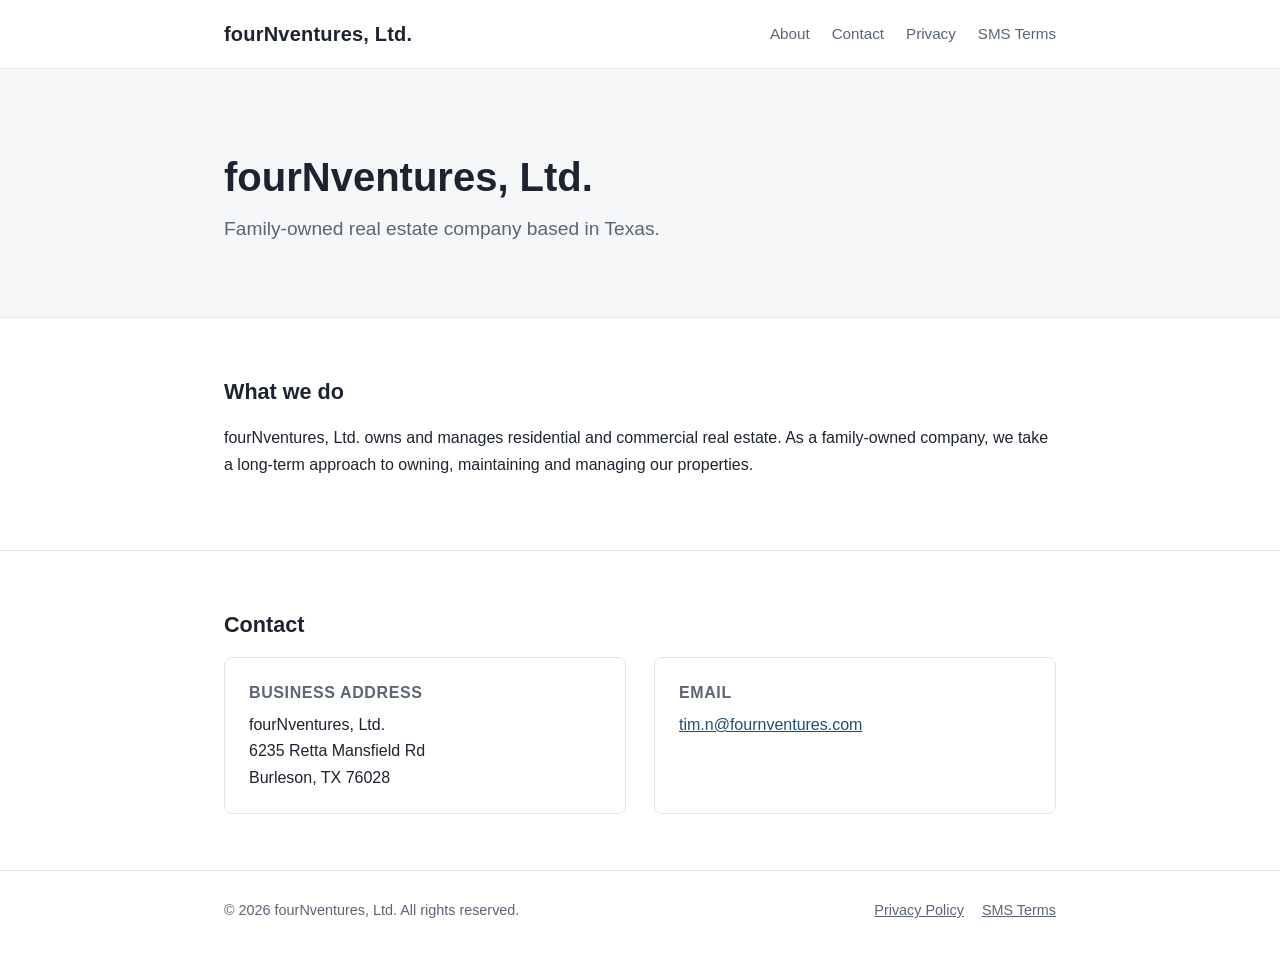
==== index.html @ 02eda0a3 "fourNventures, Ltd. website: home, privacy, SMS terms, opt-in form" ====
<!DOCTYPE html>
<html lang="en">
<head>
<meta charset="utf-8">
<meta name="viewport" content="width=device-width, initial-scale=1">
<title>fourNventures, Ltd. | Family-owned real estate company based in Texas</title>
<meta name="description" content="fourNventures, Ltd. is a family-owned real estate company based in Texas.">
<link rel="stylesheet" href="/style.css">
</head>
<body>
<header class="top"><div class="wrap"><a class="brand" href="/">fourNventures, Ltd.</a><nav><a href="/#about">About</a><a href="/#contact">Contact</a><a href="/privacy">Privacy</a><a href="/terms">SMS Terms</a></nav></div></header>
<div class="hero"><div class="wrap">
<h1>fourNventures, Ltd.</h1>
<p>Family-owned real estate company based in Texas.</p>
</div></div>
<section id="about"><div class="wrap">
<h2>What we do</h2>
<p>fourNventures, Ltd. owns and manages residential and commercial real estate. As a family-owned company, we take a long-term approach to owning, maintaining and managing our properties.</p>
</div></section>
<section id="contact"><div class="wrap">
<h2>Contact</h2>
<div class="grid">
<div class="card"><h3>Business address</h3><p>fourNventures, Ltd.<br>6235 Retta Mansfield Rd<br>Burleson, TX 76028</p></div>
<div class="card"><h3>Email</h3><p><a href="mailto:tim.n@fournventures.com">tim.n@fournventures.com</a></p></div>
</div>
</div></section>
<footer><div class="wrap"><span>&copy; 2026 fourNventures, Ltd. All rights reserved.</span><span><a href="/privacy">Privacy Policy</a><a href="/terms">SMS Terms</a></span></div></footer>
</body>
</html>
---- style.css ----
:root{--ink:#1d2430;--muted:#5b6575;--accent:#1f4e79;--bg:#f6f7f9;--line:#e3e6ea}
*{box-sizing:border-box}
body{margin:0;font-family:-apple-system,BlinkMacSystemFont,"Segoe UI",Roboto,Helvetica,Arial,sans-serif;color:var(--ink);background:#fff;line-height:1.65}
a{color:var(--accent)}
header.top{border-bottom:1px solid var(--line);background:#fff}
.wrap{max-width:880px;margin:0 auto;padding:0 24px}
.top .wrap{display:flex;align-items:center;justify-content:space-between;height:68px}
.brand{font-weight:700;font-size:1.25rem;letter-spacing:.2px;color:var(--ink);text-decoration:none}
nav a{margin-left:22px;text-decoration:none;color:var(--muted);font-size:.95rem}
nav a:hover{color:var(--accent)}
.hero{background:var(--bg);border-bottom:1px solid var(--line);padding:84px 0 72px}
.hero h1{font-size:2.5rem;line-height:1.2;margin:0 0 12px}
.hero p{font-size:1.2rem;color:var(--muted);margin:0}
section{padding:56px 0;border-bottom:1px solid var(--line)}
section h2{font-size:1.35rem;margin:0 0 14px}
.grid{display:grid;grid-template-columns:1fr 1fr;gap:28px}
.card{border:1px solid var(--line);border-radius:8px;padding:22px 24px;background:#fff}
.card h3{margin:0 0 6px;font-size:1rem;color:var(--muted);font-weight:600;text-transform:uppercase;letter-spacing:.6px}
.card p{margin:0}
main.doc{padding:48px 0 64px}
main.doc h1{font-size:1.9rem;margin:0 0 .5em}
main.doc h2{font-size:1.2rem;margin:1.8em 0 .4em}
main.doc img{max-width:100%;border:1px solid #ccc}
.muted{color:var(--muted);font-size:.95rem}
footer{padding:28px 0 40px;color:var(--muted);font-size:.9rem}
footer .wrap{display:flex;justify-content:space-between;flex-wrap:wrap;gap:10px}
footer a{color:var(--muted);margin-left:18px}
@media(max-width:640px){.grid{grid-template-columns:1fr}.hero h1{font-size:2rem}nav a{margin-left:14px}}
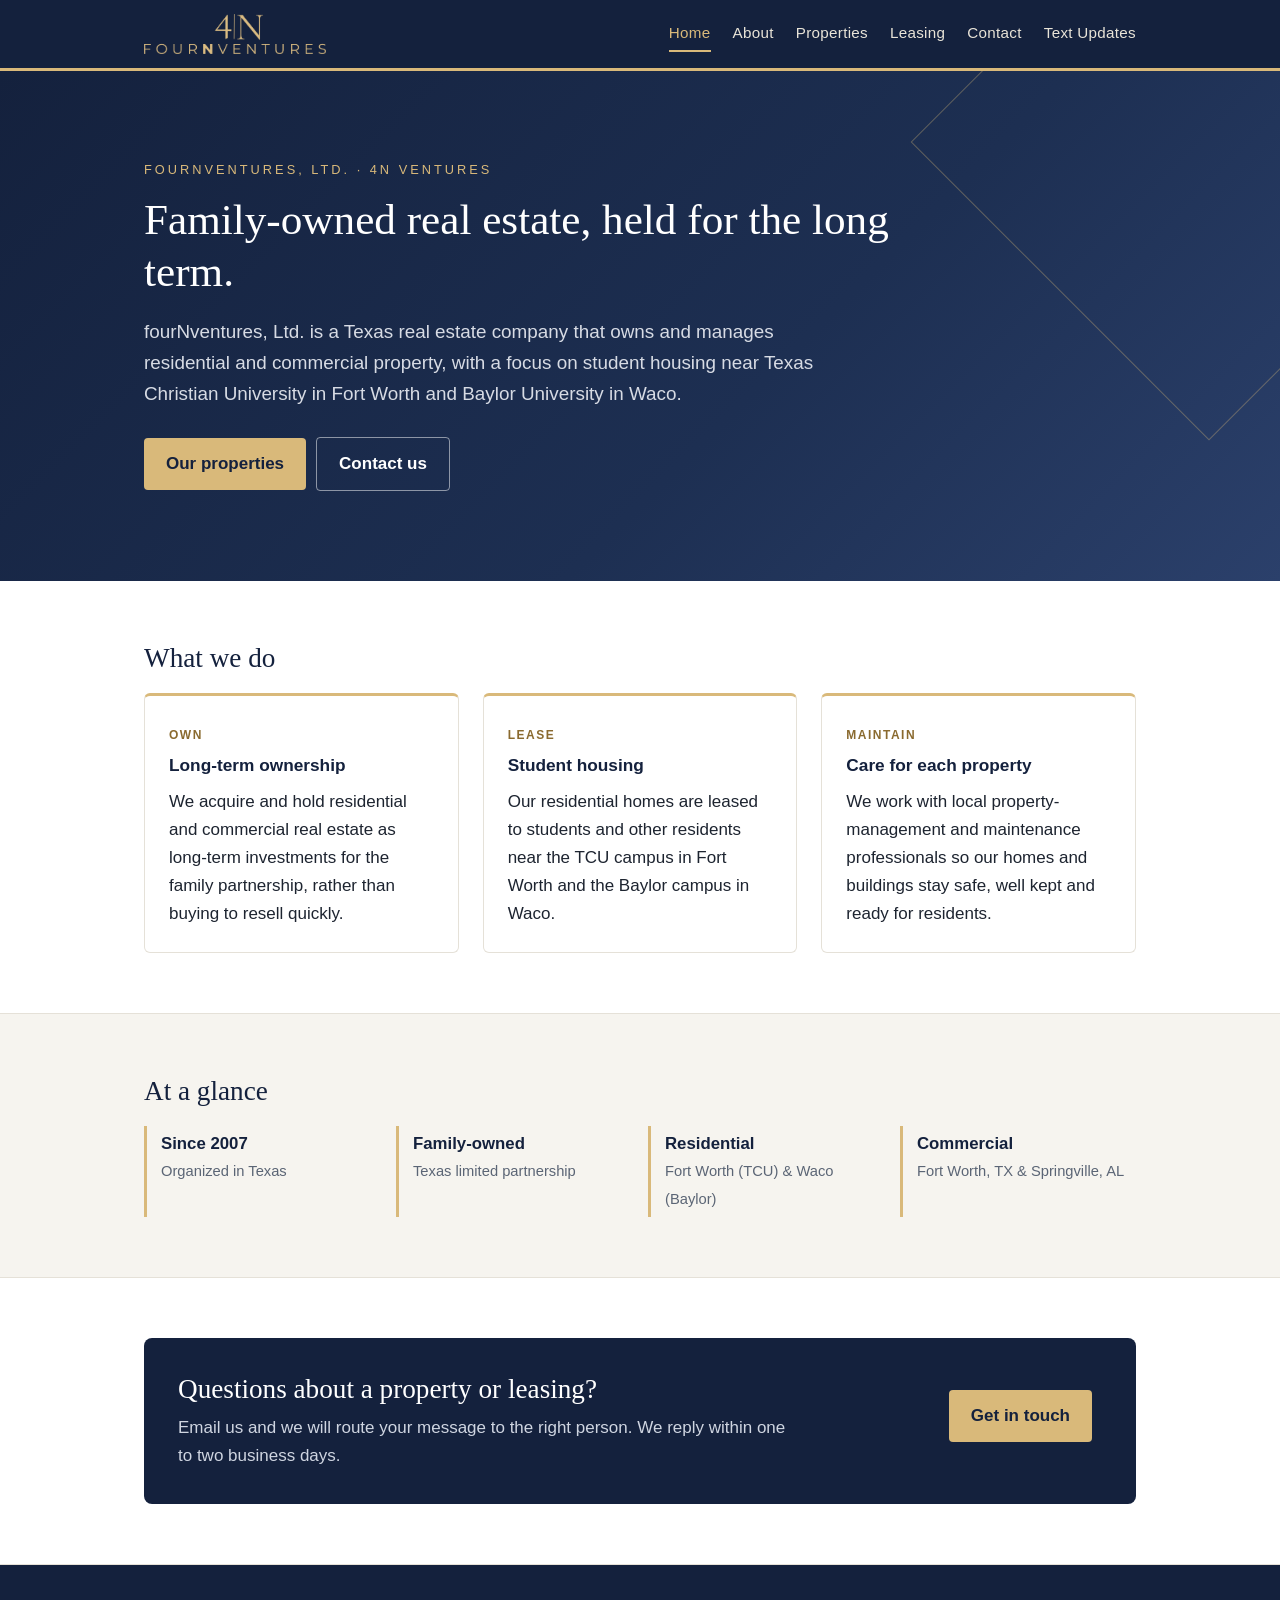
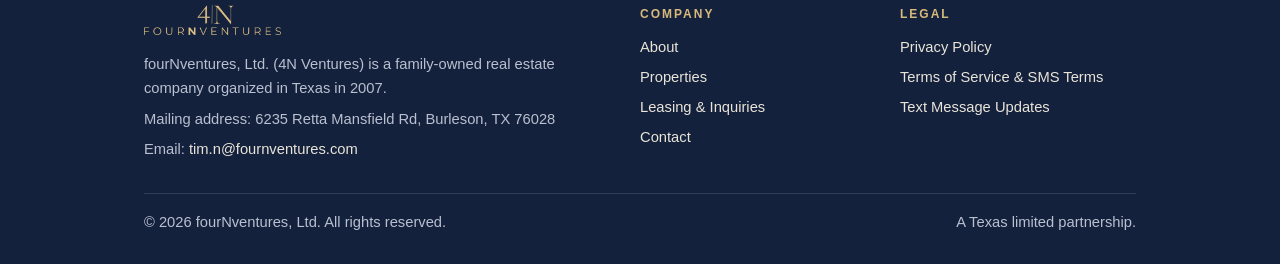
==== commit 7e59ef72: "Full company site v2: about, properties, leasing, contact, SMS program/opt-in, privacy, terms; brand" ====
--- a/index.html
+++ b/index.html
@@ -3,27 +3,68 @@
 <head>
 <meta charset="utf-8">
 <meta name="viewport" content="width=device-width, initial-scale=1">
-<title>fourNventures, Ltd. | Family-owned real estate company based in Texas</title>
-<meta name="description" content="fourNventures, Ltd. is a family-owned real estate company based in Texas.">
+<title>fourNventures, Ltd. (4N Ventures) | Family-Owned Texas Real Estate</title>
+<meta name="description" content="fourNventures, Ltd. (4N Ventures) is a family-owned Texas real estate company that owns and manages student residential housing near TCU and Baylor and commercial property.">
+<link rel="canonical" href="https://fournventures.com/">
+<meta property="og:type" content="website">
+<meta property="og:site_name" content="fourNventures, Ltd.">
+<meta property="og:title" content="fourNventures, Ltd. (4N Ventures) | Family-Owned Texas Real Estate">
+<meta property="og:description" content="fourNventures, Ltd. (4N Ventures) is a family-owned Texas real estate company that owns and manages student residential housing near TCU and Baylor and commercial property.">
+<meta property="og:url" content="https://fournventures.com/">
+<meta property="og:image" content="https://fournventures.com/assets/favicon-192.png">
+<link rel="icon" href="/favicon.ico" sizes="any">
+<link rel="icon" type="image/png" sizes="32x32" href="/assets/favicon-32.png">
+<link rel="apple-touch-icon" href="/assets/apple-touch-icon.png">
+<meta name="theme-color" content="#14213d">
 <link rel="stylesheet" href="/style.css">
+<script type="application/ld+json">
+{"@context":"https://schema.org","@type":"Organization","name":"fourNventures, Ltd.","alternateName":"4N Ventures","url":"https://fournventures.com","logo":"https://fournventures.com/assets/favicon-192.png","email":"tim.n@fournventures.com","foundingDate":"2007","address":{"@type":"PostalAddress","streetAddress":"6235 Retta Mansfield Rd","addressLocality":"Burleson","addressRegion":"TX","postalCode":"76028","addressCountry":"US"}}
+</script>
 </head>
 <body>
-<header class="top"><div class="wrap"><a class="brand" href="/">fourNventures, Ltd.</a><nav><a href="/#about">About</a><a href="/#contact">Contact</a><a href="/privacy">Privacy</a><a href="/terms">SMS Terms</a></nav></div></header>
+<a class="skip" href="#main">Skip to content</a>
+<header class="top"><div class="wrap">
+<a class="brand" href="/" aria-label="fourNventures, Ltd. home"><img src="/assets/logo-gold.png" alt="fourNventures (4N Ventures) logo" width="183" height="40"></a>
+<nav aria-label="Main"><a href="/" aria-current=page>Home</a><a href="/about">About</a><a href="/properties">Properties</a><a href="/leasing">Leasing</a><a href="/contact">Contact</a><a href="/sms">Text Updates</a></nav>
+</div></header>
+<div id="main">
 <div class="hero"><div class="wrap">
-<h1>fourNventures, Ltd.</h1>
-<p>Family-owned real estate company based in Texas.</p>
+<p class="eyebrow">fourNventures, Ltd. &middot; 4N Ventures</p>
+<h1>Family-owned real estate, held for the long term.</h1>
+<p class="lead">fourNventures, Ltd. is a Texas real estate company that owns and manages residential and commercial property, with a focus on student housing near Texas Christian University in Fort Worth and Baylor University in Waco.</p>
+<a class="btn" href="/properties">Our properties</a><a class="btn ghost" href="/contact">Contact us</a>
 </div></div>
-<section id="about"><div class="wrap">
+<section><div class="wrap">
 <h2>What we do</h2>
-<p>fourNventures, Ltd. owns and manages residential and commercial real estate. As a family-owned company, we take a long-term approach to owning, maintaining and managing our properties.</p>
-</div></section>
-<section id="contact"><div class="wrap">
-<h2>Contact</h2>
 <div class="grid">
-<div class="card"><h3>Business address</h3><p>fourNventures, Ltd.<br>6235 Retta Mansfield Rd<br>Burleson, TX 76028</p></div>
-<div class="card"><h3>Email</h3><p><a href="mailto:tim.n@fournventures.com">tim.n@fournventures.com</a></p></div>
+<div class="card"><span class="tag">Own</span><h3>Long-term ownership</h3><p>We acquire and hold residential and commercial real estate as long-term investments for the family partnership, rather than buying to resell quickly.</p></div>
+<div class="card"><span class="tag">Lease</span><h3>Student housing</h3><p>Our residential homes are leased to students and other residents near the TCU campus in Fort Worth and the Baylor campus in Waco.</p></div>
+<div class="card"><span class="tag">Maintain</span><h3>Care for each property</h3><p>We work with local property-management and maintenance professionals so our homes and buildings stay safe, well kept and ready for residents.</p></div>
 </div>
 </div></section>
-<footer><div class="wrap"><span>&copy; 2026 fourNventures, Ltd. All rights reserved.</span><span><a href="/privacy">Privacy Policy</a><a href="/terms">SMS Terms</a></span></div></footer>
+<section class="alt"><div class="wrap">
+<h2>At a glance</h2>
+<div class="facts">
+<div class="fact"><b>Since 2007</b><span>Organized in Texas</span></div>
+<div class="fact"><b>Family-owned</b><span>Texas limited partnership</span></div>
+<div class="fact"><b>Residential</b><span>Fort Worth (TCU) &amp; Waco (Baylor)</span></div>
+<div class="fact"><b>Commercial</b><span>Fort Worth, TX &amp; Springville, AL</span></div>
+</div>
+</div></section>
+<section><div class="wrap">
+<div class="cta"><div><h2>Questions about a property or leasing?</h2><p>Email us and we will route your message to the right person. We reply within one to two business days.</p></div><a class="btn" href="/contact">Get in touch</a></div>
+</div></section>
+</div>
+<footer><div class="wrap">
+<div class="cols">
+<div><img src="/assets/logo-gold.png" alt="fourNventures" width="137" height="30">
+<p>fourNventures, Ltd. (4N Ventures) is a family-owned real estate company organized in Texas in 2007.</p>
+<p>Mailing address: 6235 Retta Mansfield Rd, Burleson, TX 76028</p>
+<p>Email: <a href="mailto:tim.n@fournventures.com">tim.n@fournventures.com</a></p></div>
+<div><h4>Company</h4><ul><li><a href="/about">About</a></li><li><a href="/properties">Properties</a></li><li><a href="/leasing">Leasing &amp; Inquiries</a></li><li><a href="/contact">Contact</a></li></ul></div>
+<div><h4>Legal</h4><ul><li><a href="/privacy">Privacy Policy</a></li><li><a href="/terms">Terms of Service &amp; SMS Terms</a></li><li><a href="/sms">Text Message Updates</a></li></ul></div>
+</div>
+<div class="legal"><span>&copy; 2026 fourNventures, Ltd. All rights reserved.</span><span>A Texas limited partnership.</span></div>
+</div></footer>
 </body>
 </html>
--- a/style.css
+++ b/style.css
@@ -1,28 +1,77 @@
-:root{--ink:#1d2430;--muted:#5b6575;--accent:#1f4e79;--bg:#f6f7f9;--line:#e3e6ea}
+:root{--navy:#14213d;--navy2:#1d2f52;--gold:#d9b97a;--gold-d:#8a6a2f;--ink:#1d2430;--muted:#5b6575;--bg:#f6f4ef;--line:#e5e1d8}
 *{box-sizing:border-box}
-body{margin:0;font-family:-apple-system,BlinkMacSystemFont,"Segoe UI",Roboto,Helvetica,Arial,sans-serif;color:var(--ink);background:#fff;line-height:1.65}
-a{color:var(--accent)}
-header.top{border-bottom:1px solid var(--line);background:#fff}
-.wrap{max-width:880px;margin:0 auto;padding:0 24px}
-.top .wrap{display:flex;align-items:center;justify-content:space-between;height:68px}
-.brand{font-weight:700;font-size:1.25rem;letter-spacing:.2px;color:var(--ink);text-decoration:none}
-nav a{margin-left:22px;text-decoration:none;color:var(--muted);font-size:.95rem}
-nav a:hover{color:var(--accent)}
-.hero{background:var(--bg);border-bottom:1px solid var(--line);padding:84px 0 72px}
-.hero h1{font-size:2.5rem;line-height:1.2;margin:0 0 12px}
-.hero p{font-size:1.2rem;color:var(--muted);margin:0}
-section{padding:56px 0;border-bottom:1px solid var(--line)}
-section h2{font-size:1.35rem;margin:0 0 14px}
-.grid{display:grid;grid-template-columns:1fr 1fr;gap:28px}
-.card{border:1px solid var(--line);border-radius:8px;padding:22px 24px;background:#fff}
-.card h3{margin:0 0 6px;font-size:1rem;color:var(--muted);font-weight:600;text-transform:uppercase;letter-spacing:.6px}
-.card p{margin:0}
-main.doc{padding:48px 0 64px}
-main.doc h1{font-size:1.9rem;margin:0 0 .5em}
-main.doc h2{font-size:1.2rem;margin:1.8em 0 .4em}
-main.doc img{max-width:100%;border:1px solid #ccc}
+html{scroll-behavior:smooth}
+body{margin:0;font-family:-apple-system,BlinkMacSystemFont,"Segoe UI",Roboto,Helvetica,Arial,sans-serif;color:var(--ink);background:#fff;line-height:1.65;font-size:17px}
+a{color:var(--navy2)}
+a:hover{color:var(--gold-d)}
+img{max-width:100%;height:auto}
+.wrap{max-width:1040px;margin:0 auto;padding:0 24px}
+.skip{position:absolute;left:-9999px}
+.skip:focus{left:10px;top:10px;background:#fff;padding:8px;z-index:9}
+/* header */
+header.top{background:var(--navy);border-bottom:3px solid var(--gold)}
+.top .wrap{display:flex;align-items:center;justify-content:space-between;flex-wrap:wrap;gap:10px 24px;padding-top:14px;padding-bottom:14px}
+.brand{display:block;line-height:0}
+.brand img{height:40px;width:auto}
+nav{display:flex;flex-wrap:wrap;gap:4px 22px}
+nav a{color:#e9e4d8;text-decoration:none;font-size:.95rem;letter-spacing:.3px;padding:4px 0;border-bottom:2px solid transparent}
+nav a:hover,nav a[aria-current=page]{color:var(--gold);border-bottom-color:var(--gold)}
+/* hero */
+.hero{background:linear-gradient(135deg,var(--navy) 0%,var(--navy2) 60%,#2b406b 100%);color:#fff;padding:88px 0 80px;position:relative;overflow:hidden}
+.hero:after{content:"";position:absolute;right:-140px;top:-140px;width:420px;height:420px;border:1px solid rgba(217,185,122,.35);transform:rotate(45deg)}
+.eyebrow{color:var(--gold);text-transform:uppercase;letter-spacing:3px;font-size:.8rem;margin:0 0 14px}
+.hero h1{font-family:Georgia,"Times New Roman",serif;font-weight:400;font-size:2.7rem;line-height:1.2;margin:0 0 18px;max-width:760px}
+.hero p.lead{font-size:1.18rem;color:#d7dbe4;max-width:680px;margin:0 0 28px}
+.btn{display:inline-block;background:var(--gold);color:var(--navy);text-decoration:none;font-weight:600;padding:12px 22px;border-radius:4px;margin:0 10px 10px 0}
+.btn:hover{background:#e6cb94;color:var(--navy)}
+.btn.ghost{background:transparent;color:#fff;border:1px solid rgba(255,255,255,.5)}
+.btn.ghost:hover{border-color:var(--gold);color:var(--gold)}
+.pagehead{background:linear-gradient(135deg,var(--navy) 0%,var(--navy2) 100%);color:#fff;padding:52px 0 44px}
+.pagehead h1{font-family:Georgia,"Times New Roman",serif;font-weight:400;font-size:2.2rem;line-height:1.25;margin:0 0 8px}
+.pagehead p{color:#cfd5e1;margin:0;max-width:720px}
+/* sections */
+section{padding:60px 0;border-bottom:1px solid var(--line)}
+section.alt{background:var(--bg)}
+h2{font-family:Georgia,"Times New Roman",serif;font-weight:400;font-size:1.7rem;line-height:1.3;margin:0 0 16px;color:var(--navy)}
+h3{font-size:1.08rem;margin:0 0 8px;color:var(--navy)}
+.grid{display:grid;grid-template-columns:repeat(3,1fr);gap:24px}
+.grid.two{grid-template-columns:repeat(2,1fr)}
+.card{background:#fff;border:1px solid var(--line);border-top:3px solid var(--gold);border-radius:6px;padding:24px}
+.card p{margin:0 0 8px}
+.card p:last-child{margin-bottom:0}
+.tag{display:inline-block;font-size:.75rem;text-transform:uppercase;letter-spacing:1.5px;color:var(--gold-d);font-weight:700;margin-bottom:6px}
+.facts{display:grid;grid-template-columns:repeat(4,1fr);gap:16px;margin-top:8px}
+.fact{border-left:3px solid var(--gold);padding:4px 0 4px 14px}
+.fact b{display:block;color:var(--navy);font-size:1.05rem}
+.fact span{color:var(--muted);font-size:.92rem}
+.cta{background:var(--navy);color:#fff;border-radius:8px;padding:34px;display:flex;justify-content:space-between;align-items:center;gap:20px;flex-wrap:wrap}
+.cta h2{color:#fff;margin:0 0 6px}
+.cta p{margin:0;color:#cfd5e1;max-width:620px}
+main.doc{padding:44px 0 64px}
+main.doc .wrap{max-width:840px}
+main.doc h2{font-size:1.35rem;margin:1.8em 0 .5em}
+main.doc li{margin-bottom:6px}
+.notice{background:var(--bg);border:1px solid var(--line);border-left:4px solid var(--gold);border-radius:6px;padding:18px 22px;margin:18px 0}
+.consent{border:2px solid var(--navy);border-radius:8px;padding:22px 24px;margin:20px 0;background:#fff}
+.consent .box{display:inline-block;width:18px;height:18px;border:2px solid var(--navy);border-radius:3px;vertical-align:-3px;margin-right:8px;background:#fff}
+.legal-links{font-size:.95rem;margin:12px 0 0}
+figure{margin:20px 0}
+figure img{border:1px solid #ccc;border-radius:4px}
+figcaption{color:var(--muted);font-size:.9rem;margin-top:6px}
 .muted{color:var(--muted);font-size:.95rem}
-footer{padding:28px 0 40px;color:var(--muted);font-size:.9rem}
-footer .wrap{display:flex;justify-content:space-between;flex-wrap:wrap;gap:10px}
-footer a{color:var(--muted);margin-left:18px}
-@media(max-width:640px){.grid{grid-template-columns:1fr}.hero h1{font-size:2rem}nav a{margin-left:14px}}
+dl.contact{display:grid;grid-template-columns:190px 1fr;gap:12px 18px;margin:0}
+dl.contact dt{font-weight:600;color:var(--navy)}
+dl.contact dd{margin:0}
+/* footer */
+footer{background:var(--navy);color:#b9c0cf;font-size:.92rem;padding:40px 0 30px}
+footer .cols{display:grid;grid-template-columns:2fr 1fr 1fr;gap:24px}
+footer img{height:30px;width:auto;margin-bottom:10px}
+footer p{margin:0 0 6px}
+footer a{color:#e9e4d8;text-decoration:none}
+footer a:hover{color:var(--gold)}
+footer ul{list-style:none;margin:0;padding:0}
+footer li{margin-bottom:6px}
+footer h4{color:var(--gold);text-transform:uppercase;letter-spacing:2px;font-size:.75rem;margin:0 0 10px}
+footer .legal{border-top:1px solid rgba(255,255,255,.12);margin-top:26px;padding-top:16px;display:flex;justify-content:space-between;flex-wrap:wrap;gap:8px}
+@media(max-width:820px){.grid,.grid.two{grid-template-columns:1fr}.facts{grid-template-columns:1fr 1fr}footer .cols{grid-template-columns:1fr}.hero h1{font-size:2.05rem}.hero{padding:60px 0}dl.contact{grid-template-columns:1fr;gap:2px}dl.contact dd{margin-bottom:12px}}
+@media(max-width:480px){.facts{grid-template-columns:1fr}.brand img{height:32px}nav{gap:2px 16px}body{font-size:16px}.pagehead h1{font-size:1.8rem}}
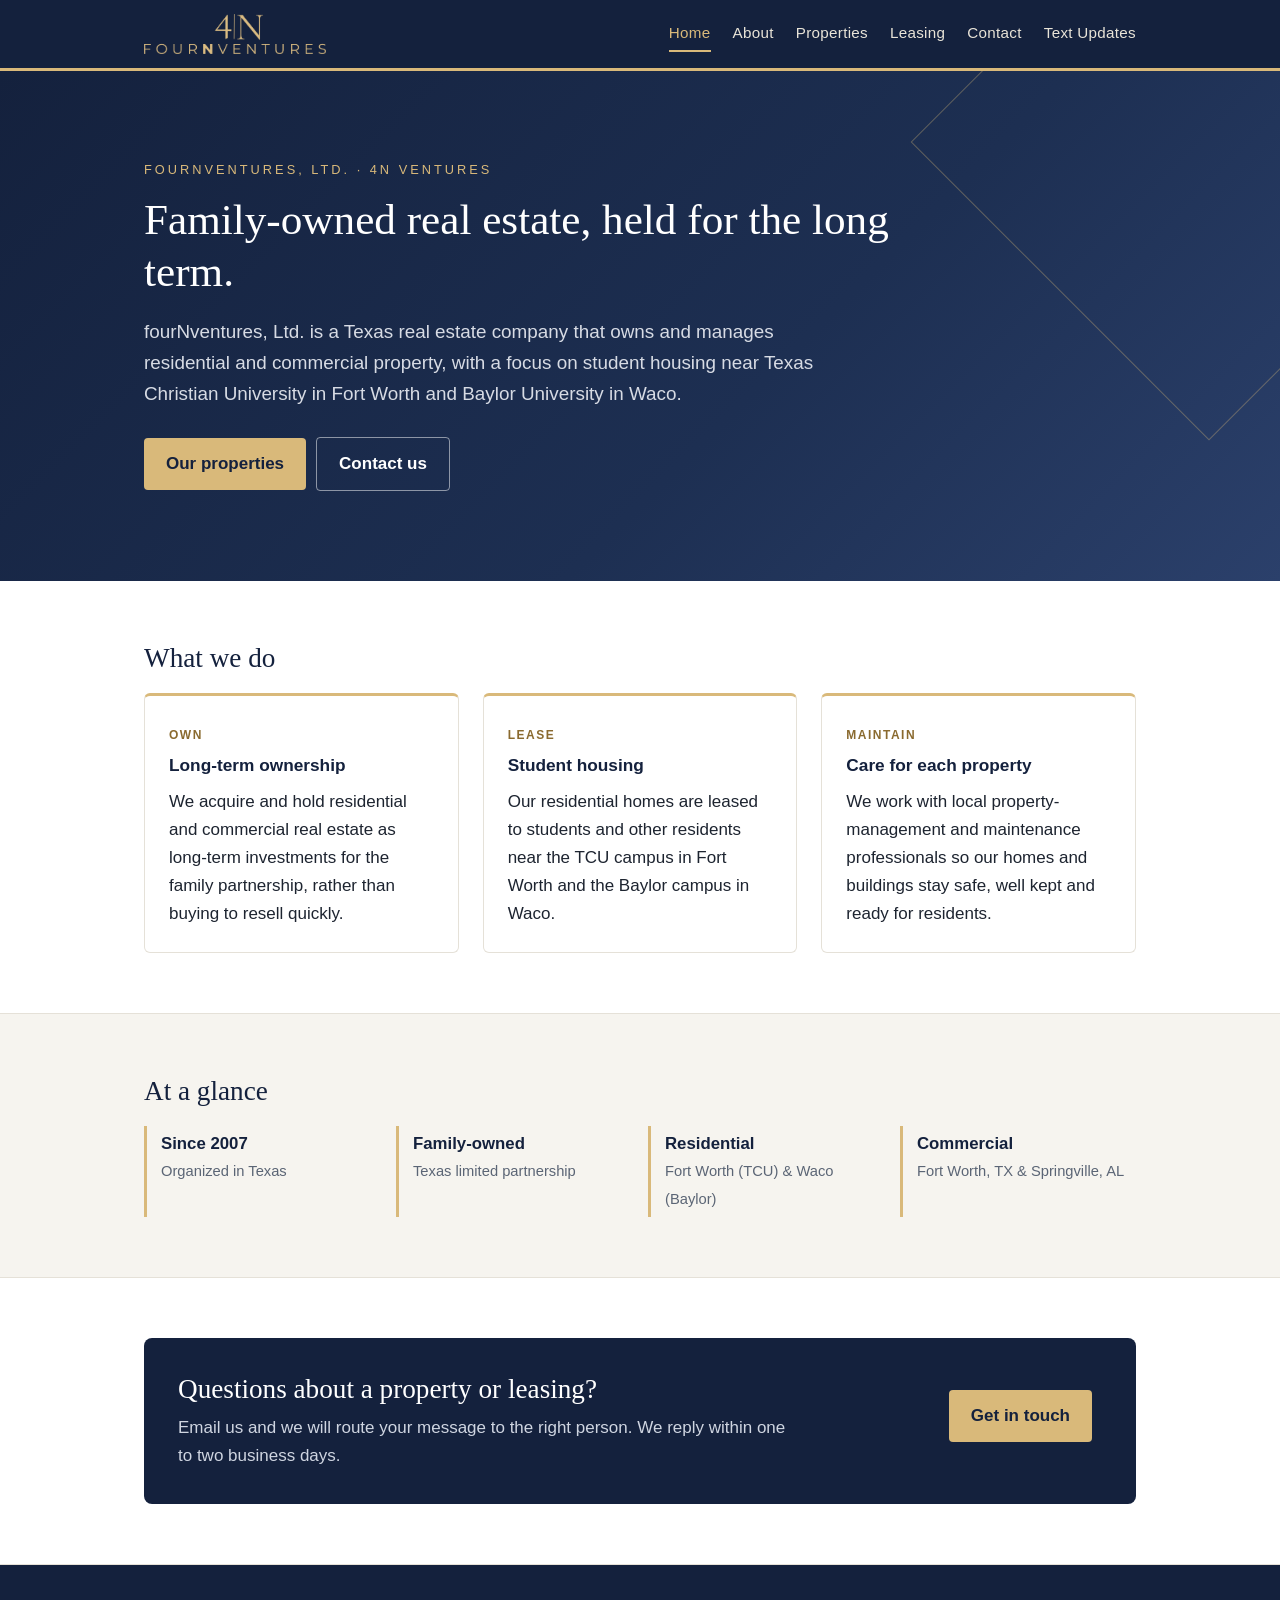
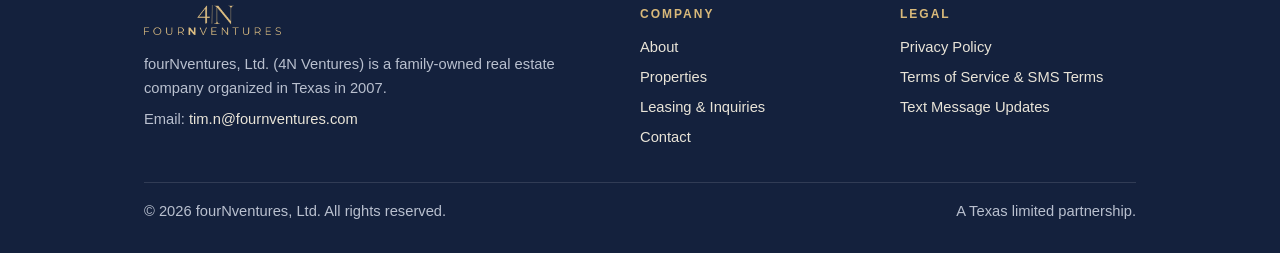
==== commit 7b49c261: "Footer: drop street address (shown on Contact/About/legal pages only)" ====
--- a/index.html
+++ b/index.html
@@ -59,7 +59,6 @@
 <div class="cols">
 <div><img src="/assets/logo-gold.png" alt="fourNventures" width="137" height="30">
 <p>fourNventures, Ltd. (4N Ventures) is a family-owned real estate company organized in Texas in 2007.</p>
-<p>Mailing address: 6235 Retta Mansfield Rd, Burleson, TX 76028</p>
 <p>Email: <a href="mailto:tim.n@fournventures.com">tim.n@fournventures.com</a></p></div>
 <div><h4>Company</h4><ul><li><a href="/about">About</a></li><li><a href="/properties">Properties</a></li><li><a href="/leasing">Leasing &amp; Inquiries</a></li><li><a href="/contact">Contact</a></li></ul></div>
 <div><h4>Legal</h4><ul><li><a href="/privacy">Privacy Policy</a></li><li><a href="/terms">Terms of Service &amp; SMS Terms</a></li><li><a href="/sms">Text Message Updates</a></li></ul></div>
